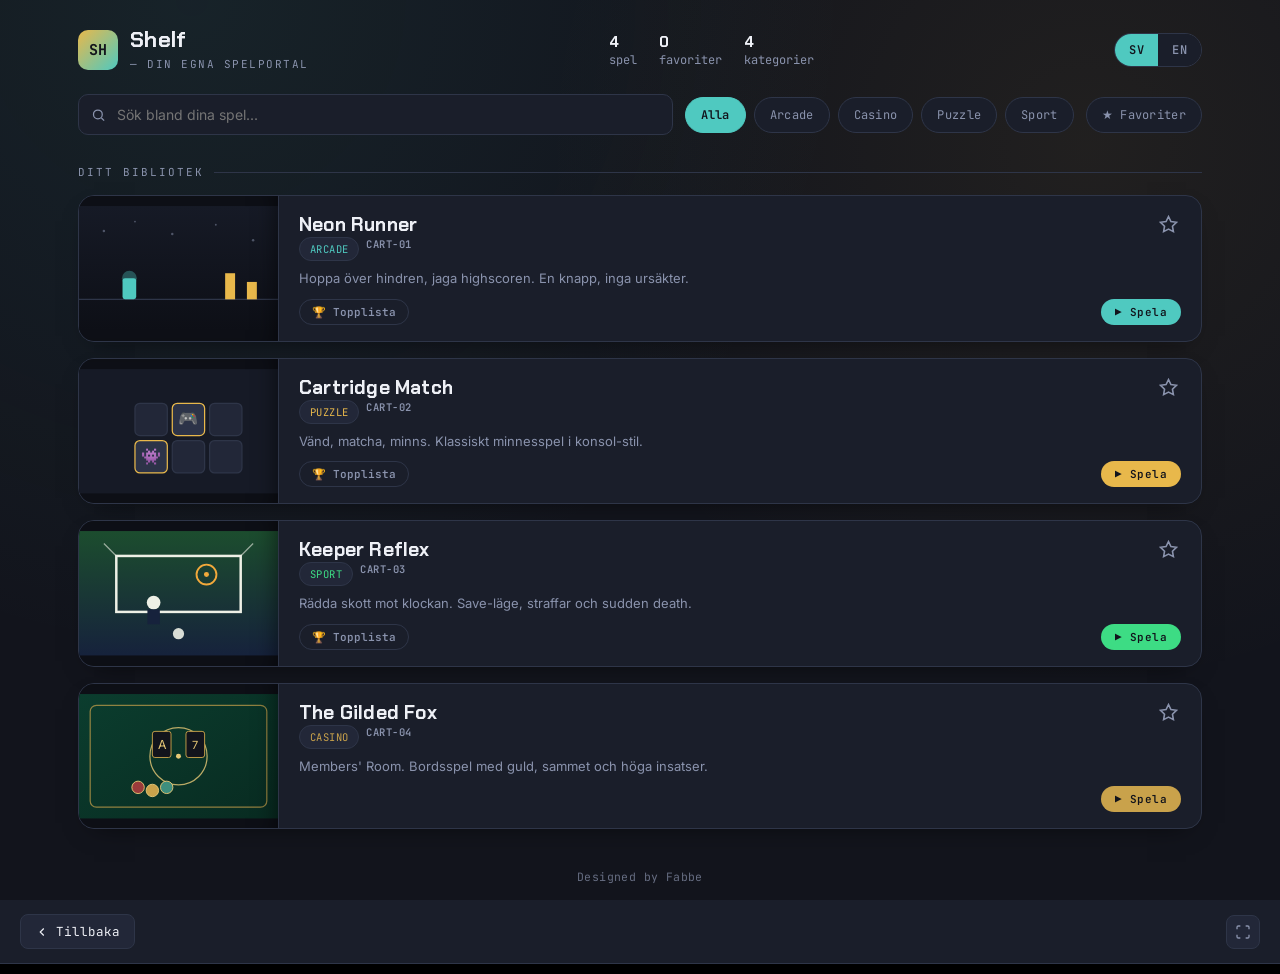
==== game-portal/index.html @ bacdf6bb "Version 3" ====
<!DOCTYPE html>
<html lang="sv">
<head>
<meta charset="UTF-8">
<meta name="viewport" content="width=device-width, initial-scale=1.0">
<title>SHELF — Din spelportal</title>
<link rel="preconnect" href="https://fonts.googleapis.com">
<link href="https://fonts.googleapis.com/css2?family=Chakra+Petch:wght@500;600;700&family=Inter:wght@400;500;600&family=JetBrains+Mono:wght@400;500;700&display=swap" rel="stylesheet">
<link rel="stylesheet" href="style.css">
</head>
<body>

<div class="wrap">

  <div class="topbar">
    <div class="brand">
      <div class="brand-mark">SH</div>
      <div class="brand-text">
        <h1>Shelf</h1>
        <span id="game-count-label">— din egna spelportal</span>
      </div>
    </div>
    <div class="stats">
      <div><b id="stat-total">0</b><span id="stat-total-label">spel</span></div>
      <div><b id="stat-fav">0</b><span id="stat-fav-label">favoriter</span></div>
      <div><b id="stat-cat">0</b><span id="stat-cat-label">kategorier</span></div>
    </div>
    <div class="lang-toggle" id="lang-toggle">
      <button data-lang="sv" id="lang-sv">SV</button>
      <button data-lang="en" id="lang-en">EN</button>
    </div>
    <button class="add-game-btn" id="add-game-btn" style="display:none">⚙ <span id="add-game-label">Lägg till spel</span></button>
  </div>

  <div class="controls">
    <div class="search-box">
      <svg viewBox="0 0 24 24" fill="none" stroke="currentColor" stroke-width="2"><circle cx="11" cy="11" r="7"/><path d="M21 21l-4.3-4.3"/></svg>
      <input type="text" id="search" placeholder="Sök bland dina spel...">
    </div>
    <div class="pill-row" id="category-pills"></div>
    <div class="pill fav-pill" id="fav-toggle">★ <span id="fav-toggle-label">Favoriter</span></div>
  </div>

  <div class="section-label" id="section-label">Ditt bibliotek</div>
  <div class="grid" id="grid"></div>

  <footer class="site-footer">Designed by Fabbe</footer>

</div>

<div class="player" id="player">
  <div class="player-bar">
    <div class="left">
      <button class="back-btn" id="back-btn">
        <svg viewBox="0 0 24 24" fill="none" stroke="currentColor" stroke-width="2"><path d="M15 18l-6-6 6-6"/></svg>
        <span id="back-btn-label">Tillbaka</span>
      </button>
      <span class="player-title" id="player-title"></span>
    </div>
    <button class="icon-btn" id="fullscreen-btn">
      <svg viewBox="0 0 24 24" fill="none" stroke="currentColor" stroke-width="2"><path d="M8 3H5a2 2 0 00-2 2v3m18 0V5a2 2 0 00-2-2h-3m0 18h3a2 2 0 002-2v-3M3 16v3a2 2 0 002 2h3"/></svg>
    </button>
  </div>
  <iframe id="game-frame" src="" allow="fullscreen; gamepad; autoplay"></iframe>
</div>

<div class="modal-overlay" id="admin-overlay">
  <div class="modal">
    <div class="modal-header">
      <h2 id="admin-title">Admin</h2>
      <button class="icon-btn" id="admin-close">✕</button>
    </div>

    <div class="modal-body" id="admin-connect-step">
      <p class="modal-hint">
        Det här kopplar portalen till ditt GitHub-repo, så att spel och
        meddelanden du lägger till här hamnar direkt i repot och dyker upp
        för alla som besöker sidan (efter att GitHub Pages byggt om, oftast
        under en minut).
      </p>
      <p class="modal-hint modal-warn">
        Token sparas bara lokalt i den här webbläsaren. Dela den aldrig med
        någon. Skapa helst en "fine-grained" token med behörighet begränsad
        till bara det här repot (Contents: Read and write) — se README för
        instruktioner.
      </p>
      <label>GitHub repo <span class="label-hint">(t.ex. dittnamn/game-portal)</span></label>
      <input type="text" id="gh-repo" placeholder="dittnamn/game-portal">
      <label>Personal Access Token</label>
      <input type="password" id="gh-token" placeholder="ghp_...">
      <label>Admin-nyckel <span class="label-hint">(valfritt — krävs bara för Feedback-fliken, se README)</span></label>
      <input type="password" id="worker-admin-key" placeholder="Samma som ADMIN_KEY i din Cloudflare Worker">
      <button class="modal-btn primary" id="gh-save">Spara & fortsätt</button>
      <div class="admin-status" id="connect-status"></div>
    </div>

    <div id="admin-dashboard" style="display:none">
      <div class="admin-tabs">
        <button class="admin-tab active" data-tab="add-game">+ Spel</button>
        <button class="admin-tab" data-tab="announcement">📢 Meddelande</button>
        <button class="admin-tab" data-tab="feedback">💬 Feedback</button>
        <button class="admin-tab" data-tab="stats">📊 Statistik</button>
      </div>

      <div class="modal-body admin-tab-panel" id="tab-add-game">
        <label>Titel</label>
        <input type="text" id="game-title" placeholder="Mitt Spel">

        <label>Kategori</label>
        <input type="text" id="game-category" list="cat-list" placeholder="Arcade, Puzzle, Sport...">
        <datalist id="cat-list"></datalist>

        <label>Beskrivning (svenska)</label>
        <textarea id="game-desc-sv" rows="2" placeholder="Kort beskrivning som visas på kortet"></textarea>

        <label>Description <span class="label-hint">(engelska, valfritt)</span></label>
        <textarea id="game-desc-en" rows="2" placeholder="Leave blank to reuse the Swedish text"></textarea>

        <label>Accentfärg</label>
        <input type="color" id="game-color" value="#4fc9c0">

        <label>Spelfil <span class="label-hint">(en enda .html-fil)</span></label>
        <input type="file" id="game-file" accept=".html">

        <button class="modal-btn primary" id="game-submit">Ladda upp & publicera</button>
        <div class="admin-status" id="submit-status"></div>
      </div>

      <div class="modal-body admin-tab-panel" id="tab-announcement" style="display:none">
        <p class="modal-hint">Visas som en banner högst upp för alla besökare tills de stänger den eller du tar bort den.</p>
        <label>Meddelande</label>
        <textarea id="announcement-text" rows="3" placeholder="T.ex. Scheduled restart 20:00 ikväll"></textarea>
        <button class="modal-btn primary" id="announcement-send">Skicka till alla</button>
        <button class="modal-btn ghost" id="announcement-clear">Ta bort meddelande</button>
        <div class="admin-status" id="announcement-status"></div>
      </div>

      <div class="modal-body admin-tab-panel" id="tab-feedback" style="display:none">
        <p class="modal-hint">Kräver Admin-nyckel (samma sida där du la in GitHub-token) och att Worker-URL är satt i <code>leaderboard.js</code>.</p>
        <button class="modal-btn primary" id="feedback-refresh">Uppdatera</button>
        <div id="feedback-inbox" class="leaderboard-list"></div>
      </div>

      <div class="modal-body admin-tab-panel" id="tab-stats" style="display:none">
        <p class="modal-hint">Full statistik (besökare, sessioner, vilka spel som spelas) finns i Google Analytics egen dashboard.</p>
        <a class="modal-btn primary" href="https://analytics.google.com/" target="_blank" rel="noopener" style="display:block; text-align:center; text-decoration:none;">Öppna Google Analytics</a>
      </div>

      <div class="modal-body" style="padding-top:0;">
        <button class="modal-btn ghost" id="gh-disconnect">Koppla från GitHub</button>
      </div>
    </div>
  </div>
</div>

<script src="games.js"></script>
<script src="script.js"></script>
<script src="games-admin.js"></script>
<script src="analytics.js"></script>
<script src="leaderboard.js"></script>
<script src="community.js"></script>
</body>
</html>
---- game-portal/style.css ----
:root {
  --bg: #12141c;
  --surface: #1a1e2a;
  --surface-2: #222738;
  --stroke: #2e3548;
  --accent: #e8b84b;
  --accent-2: #4fc9c0;
  --accent-pink: #e36b8a;
  --text: #eef0f6;
  --muted: #8a93ad;
  --radius: 14px;

  --font-display: "Chakra Petch", "Trebuchet MS", sans-serif;
  --font-body: "Inter", system-ui, -apple-system, sans-serif;
  --font-mono: "JetBrains Mono", "SFMono-Regular", Consolas, monospace;
}

* { box-sizing: border-box; }

html, body {
  margin: 0;
  padding: 0;
  background: var(--bg);
  color: var(--text);
  font-family: var(--font-body);
  min-height: 100vh;
}

body {
  background-image:
    radial-gradient(circle at 15% 0%, rgba(79, 201, 192, 0.08), transparent 45%),
    radial-gradient(circle at 85% 15%, rgba(232, 184, 75, 0.07), transparent 40%);
}

a { color: inherit; }

.wrap {
  max-width: 1180px;
  margin: 0 auto;
  padding: 0 28px 80px;
}

/* ---------- Header ---------- */

.topbar {
  display: flex;
  align-items: center;
  justify-content: space-between;
  gap: 20px;
  padding: 28px 0 22px;
  flex-wrap: wrap;
}

.brand {
  display: flex;
  align-items: center;
  gap: 12px;
}

.brand-mark {
  width: 40px;
  height: 40px;
  border-radius: 10px;
  background: linear-gradient(135deg, var(--accent), var(--accent-2));
  display: flex;
  align-items: center;
  justify-content: center;
  font-family: var(--font-mono);
  font-weight: 700;
  color: #12141c;
  font-size: 15px;
  flex-shrink: 0;
}

.brand-text h1 {
  font-family: var(--font-display);
  font-size: 22px;
  letter-spacing: 0.3px;
  margin: 0;
  line-height: 1.1;
}

.brand-text span {
  font-family: var(--font-mono);
  font-size: 11px;
  color: var(--muted);
  letter-spacing: 1.5px;
  text-transform: uppercase;
}

.stats {
  display: flex;
  gap: 22px;
  font-family: var(--font-mono);
  font-size: 12px;
  color: var(--muted);
}

.stats b {
  color: var(--text);
  font-size: 15px;
  display: block;
  font-family: var(--font-display);
}

/* ---------- Controls ---------- */

.controls {
  display: flex;
  gap: 12px;
  align-items: center;
  flex-wrap: wrap;
  margin-bottom: 28px;
}

.search-box {
  position: relative;
  flex: 1;
  min-width: 200px;
}

.search-box input {
  width: 100%;
  background: var(--surface);
  border: 1px solid var(--stroke);
  border-radius: 10px;
  padding: 11px 16px 11px 38px;
  color: var(--text);
  font-family: var(--font-body);
  font-size: 14px;
  outline: none;
  transition: border-color 0.15s ease;
}

.search-box input:focus {
  border-color: var(--accent-2);
}

.search-box svg {
  position: absolute;
  left: 13px;
  top: 50%;
  transform: translateY(-50%);
  width: 15px;
  height: 15px;
  color: var(--muted);
  pointer-events: none;
}

.pill-row {
  display: flex;
  gap: 8px;
  flex-wrap: wrap;
}

.pill {
  font-family: var(--font-mono);
  font-size: 12px;
  letter-spacing: 0.3px;
  padding: 9px 15px;
  border-radius: 999px;
  background: var(--surface);
  border: 1px solid var(--stroke);
  color: var(--muted);
  cursor: pointer;
  transition: all 0.15s ease;
  white-space: nowrap;
}

.pill:hover { border-color: var(--accent-2); color: var(--text); }

.pill.active {
  background: var(--accent-2);
  border-color: var(--accent-2);
  color: #12141c;
  font-weight: 600;
}

.pill.fav-pill.active {
  background: var(--accent-pink);
  border-color: var(--accent-pink);
}

/* ---------- Section label ---------- */

.section-label {
  font-family: var(--font-mono);
  font-size: 11px;
  letter-spacing: 2px;
  text-transform: uppercase;
  color: var(--muted);
  margin: 30px 0 16px;
  display: flex;
  align-items: center;
  gap: 10px;
}

.section-label::after {
  content: "";
  flex: 1;
  height: 1px;
  background: var(--stroke);
}

/* ---------- Cartridge grid ---------- */

.grid {
  display: flex;
  flex-direction: column;
  gap: 16px;
}

.empty-state {
  text-align: center;
  padding: 60px 20px;
  color: var(--muted);
  font-family: var(--font-mono);
  font-size: 13px;
  border: 1px dashed var(--stroke);
  border-radius: var(--radius);
}

.cart {
  position: relative;
  display: flex;
  background: var(--surface);
  border: 1px solid var(--stroke);
  border-radius: 16px;
  overflow: hidden;
  cursor: pointer;
  box-shadow: 0 10px 26px -16px rgba(0,0,0,0.75);
  transition: transform 0.18s ease, border-color 0.18s ease, box-shadow 0.18s ease;
}

.cart:hover {
  transform: translateY(-3px);
  border-color: var(--cart-color, var(--accent-2));
  box-shadow: 0 20px 36px -16px rgba(0,0,0,0.85);
}

.cart:focus-visible {
  outline: 2px solid var(--accent-2);
  outline-offset: 2px;
}

.cart.launching {
  transform: scale(0.96) translateY(-16px);
  opacity: 0;
}

.cart-thumb {
  width: 200px;
  flex-shrink: 0;
  background: #0d0f16;
  position: relative;
  border-right: 1px solid var(--stroke);
}

.cart-thumb svg {
  display: block;
  width: 100%;
  height: 100%;
}

.cart-thumb::after {
  content: "";
  position: absolute;
  inset: 0;
  box-shadow: inset -18px 0 24px -18px rgba(0,0,0,0.6);
  pointer-events: none;
}

.cart-body {
  flex: 1;
  min-width: 0;
  padding: 16px 20px;
  display: flex;
  flex-direction: column;
  gap: 8px;
}

.cart-top {
  display: flex;
  align-items: flex-start;
  justify-content: space-between;
  gap: 10px;
}

.cart-title {
  font-family: var(--font-display);
  font-size: 19px;
  margin: 0;
  letter-spacing: 0.2px;
}

.cart-code {
  font-family: var(--font-mono);
  font-size: 10.5px;
  font-weight: 600;
  color: var(--muted);
  letter-spacing: 0.5px;
}

.cart-tags {
  display: flex;
  gap: 7px;
  flex-wrap: wrap;
}

.tag {
  font-family: var(--font-mono);
  font-size: 10.5px;
  padding: 4px 10px;
  border-radius: 999px;
  background: var(--surface-2);
  border: 1px solid var(--stroke);
  color: var(--cart-color, var(--muted));
  text-transform: uppercase;
  letter-spacing: 0.4px;
}

.cart-desc {
  font-size: 13px;
  color: var(--muted);
  line-height: 1.5;
  margin: 0;
  flex: 1;
}

.cart-meta {
  display: flex;
  align-items: center;
  justify-content: space-between;
  margin-top: 2px;
}

.fav-btn {
  background: none;
  border: none;
  cursor: pointer;
  padding: 3px;
  color: var(--muted);
  transition: color 0.15s ease, transform 0.15s ease;
  flex-shrink: 0;
}

.fav-btn:hover { transform: scale(1.15); color: var(--text); }
.fav-btn.active { color: var(--accent-pink); }
.fav-btn svg { width: 19px; height: 19px; display: block; }

.cart-play {
  font-family: var(--font-mono);
  font-size: 11px;
  font-weight: 600;
  color: #12141c;
  background: var(--cart-color, var(--accent-2));
  padding: 6px 14px;
  border-radius: 999px;
  letter-spacing: 0.4px;
}

.lb-btn {
  font-family: var(--font-mono);
  font-size: 11px;
  font-weight: 600;
  color: var(--muted);
  background: none;
  border: 1px solid var(--stroke);
  padding: 5px 12px;
  border-radius: 999px;
  cursor: pointer;
  transition: all 0.15s ease;
}

.lb-btn:hover {
  color: var(--accent);
  border-color: var(--accent);
}

.leaderboard-list {
  display: flex;
  flex-direction: column;
  gap: 6px;
}

.leaderboard-row {
  display: flex;
  align-items: center;
  gap: 12px;
  padding: 9px 12px;
  border-radius: 8px;
  background: var(--surface-2);
  font-family: var(--font-mono);
  font-size: 13px;
}

.leaderboard-row.me {
  border: 1px solid var(--accent-2);
  background: rgba(79, 201, 192, 0.08);
}

.lb-rank {
  width: 22px;
  flex-shrink: 0;
  color: var(--muted);
  font-weight: 700;
}

.lb-name {
  flex: 1;
  color: var(--text);
  overflow: hidden;
  text-overflow: ellipsis;
  white-space: nowrap;
}

.lb-score {
  color: var(--accent);
  font-weight: 700;
}

@media (max-width: 600px) {
  .cart { flex-direction: column; }
  .cart-thumb { width: 100%; height: 140px; border-right: none; border-bottom: 1px solid var(--stroke); }
  .cart-thumb::after { box-shadow: inset 0 -18px 24px -18px rgba(0,0,0,0.6); }
}

/* ---------- Language toggle ---------- */

.lang-toggle {
  display: flex;
  border: 1px solid var(--stroke);
  border-radius: 999px;
  overflow: hidden;
  flex-shrink: 0;
}

.lang-toggle button {
  font-family: var(--font-mono);
  font-size: 12px;
  font-weight: 600;
  letter-spacing: 0.5px;
  padding: 8px 14px;
  border: none;
  background: var(--surface);
  color: var(--muted);
  cursor: pointer;
  transition: all 0.15s ease;
}

.lang-toggle button.active {
  background: var(--accent-2);
  color: #12141c;
}

.lang-toggle button:not(.active):hover {
  color: var(--text);
}

/* ---------- Add game button ---------- */

.add-game-btn {
  font-family: var(--font-mono);
  font-size: 12.5px;
  font-weight: 600;
  letter-spacing: 0.3px;
  padding: 9px 16px;
  border-radius: 999px;
  border: 1px solid var(--stroke);
  background: var(--surface);
  color: var(--text);
  cursor: pointer;
  transition: all 0.15s ease;
  flex-shrink: 0;
}

.add-game-btn:hover {
  border-color: var(--accent);
  color: var(--accent);
}

/* ---------- Modal ---------- */

.modal-overlay {
  position: fixed;
  inset: 0;
  background: rgba(8, 9, 14, 0.72);
  z-index: 200;
  display: none;
  align-items: center;
  justify-content: center;
  padding: 20px;
}

.modal-overlay.open { display: flex; }

.modal {
  background: var(--surface);
  border: 1px solid var(--stroke);
  border-radius: 16px;
  width: 100%;
  max-width: 460px;
  max-height: 90vh;
  overflow-y: auto;
  box-shadow: 0 30px 60px -20px rgba(0,0,0,0.8);
}

.modal-header {
  display: flex;
  align-items: center;
  justify-content: space-between;
  padding: 18px 20px;
  border-bottom: 1px solid var(--stroke);
}

.modal-header h2 {
  font-family: var(--font-display);
  font-size: 17px;
  margin: 0;
}

.modal-body {
  padding: 20px;
  display: flex;
  flex-direction: column;
  gap: 6px;
}

.modal-body label {
  font-family: var(--font-mono);
  font-size: 11.5px;
  letter-spacing: 0.4px;
  text-transform: uppercase;
  color: var(--muted);
  margin-top: 12px;
}

.modal-body label:first-child { margin-top: 0; }

.label-hint {
  text-transform: none;
  letter-spacing: 0;
  color: var(--muted);
  opacity: 0.7;
}

.modal-body input[type="text"],
.modal-body input[type="password"],
.modal-body textarea {
  background: var(--surface-2);
  border: 1px solid var(--stroke);
  border-radius: 8px;
  padding: 9px 12px;
  color: var(--text);
  font-family: var(--font-body);
  font-size: 13.5px;
  outline: none;
  resize: vertical;
}

.modal-body input[type="text"]:focus,
.modal-body input[type="password"]:focus,
.modal-body textarea:focus {
  border-color: var(--accent-2);
}

.modal-body input[type="color"] {
  width: 100%;
  height: 38px;
  border: 1px solid var(--stroke);
  border-radius: 8px;
  background: var(--surface-2);
  padding: 3px;
  cursor: pointer;
}

.modal-body input[type="file"] {
  font-family: var(--font-mono);
  font-size: 12px;
  color: var(--muted);
}

.modal-hint {
  font-size: 12.5px;
  color: var(--muted);
  line-height: 1.5;
  margin: 0 0 10px;
}

.modal-hint.modal-warn {
  color: var(--accent);
}

.modal-btn {
  font-family: var(--font-mono);
  font-size: 13px;
  font-weight: 600;
  letter-spacing: 0.3px;
  padding: 11px 16px;
  border-radius: 8px;
  border: 1px solid var(--stroke);
  cursor: pointer;
  margin-top: 16px;
  transition: all 0.15s ease;
}

.modal-btn.primary {
  background: var(--accent-2);
  border-color: var(--accent-2);
  color: #12141c;
}

.modal-btn.primary:hover { filter: brightness(1.08); }

.modal-btn.ghost {
  background: transparent;
  color: var(--muted);
  margin-top: 8px;
}

.modal-btn.ghost:hover { color: var(--text); border-color: var(--text); }

.admin-status {
  font-family: var(--font-mono);
  font-size: 12px;
  margin-top: 12px;
  line-height: 1.5;
  white-space: pre-wrap;
}

.admin-status.error { color: #e36b8a; }
.admin-status.success { color: #4fc9c0; }
.admin-status.pending { color: var(--muted); }

.admin-tabs {
  display: flex;
  gap: 4px;
  padding: 14px 20px 0;
  border-bottom: 1px solid var(--stroke);
  overflow-x: auto;
}

.admin-tab {
  font-family: var(--font-mono);
  font-size: 12px;
  font-weight: 600;
  padding: 9px 13px;
  border: none;
  background: none;
  color: var(--muted);
  cursor: pointer;
  border-bottom: 2px solid transparent;
  white-space: nowrap;
}

.admin-tab.active {
  color: var(--accent-2);
  border-bottom-color: var(--accent-2);
}

.admin-tab-panel { display: flex; }

/* ---------- Consent banner ---------- */

#consent-banner {
  position: fixed;
  left: 20px;
  right: 20px;
  bottom: 20px;
  max-width: 640px;
  margin: 0 auto;
  background: var(--surface);
  border: 1px solid var(--stroke);
  border-radius: 14px;
  padding: 16px 18px;
  box-shadow: 0 20px 40px -16px rgba(0,0,0,0.8);
  z-index: 300;
  display: flex;
  flex-direction: column;
  gap: 12px;
}

#consent-banner p {
  margin: 0;
  font-size: 13px;
  color: var(--muted);
  line-height: 1.5;
}

.consent-actions {
  display: flex;
  gap: 10px;
  justify-content: flex-end;
}

.consent-actions button {
  font-family: var(--font-mono);
  font-size: 12.5px;
  font-weight: 600;
  padding: 8px 16px;
  border-radius: 8px;
  border: 1px solid var(--stroke);
  cursor: pointer;
  background: var(--surface-2);
  color: var(--text);
}

#consent-accept {
  background: var(--accent-2);
  border-color: var(--accent-2);
  color: #12141c;
}

@media (max-width: 560px) {
  #consent-banner { left: 12px; right: 12px; bottom: 12px; }
}

/* ---------- Footer ---------- */

.site-footer {
  text-align: center;
  padding: 40px 0 10px;
  font-family: var(--font-mono);
  font-size: 11.5px;
  letter-spacing: 0.4px;
  color: var(--muted);
  opacity: 0.7;
}

/* ---------- Announcement banner ---------- */

#announcement-banner {
  position: sticky;
  top: 0;
  z-index: 150;
  display: flex;
  align-items: center;
  justify-content: space-between;
  gap: 14px;
  background: var(--accent);
  color: #12141c;
  padding: 12px 20px;
  font-size: 13.5px;
  font-weight: 600;
}

#announcement-banner p {
  margin: 0;
  line-height: 1.4;
}

#announcement-banner button {
  background: none;
  border: none;
  color: #12141c;
  font-size: 16px;
  cursor: pointer;
  flex-shrink: 0;
  opacity: 0.7;
}

#announcement-banner button:hover { opacity: 1; }

/* ---------- Feedback button ---------- */

.feedback-btn {
  display: block;
  margin: 0 auto;
  font-family: var(--font-mono);
  font-size: 12px;
  font-weight: 600;
  color: var(--muted);
  background: var(--surface);
  border: 1px solid var(--stroke);
  padding: 8px 16px;
  border-radius: 999px;
  cursor: pointer;
  transition: all 0.15s ease;
}

.feedback-btn:hover {
  color: var(--accent-2);
  border-color: var(--accent-2);
}

/* ---------- Player overlay ---------- */

.player {
  position: fixed;
  inset: 0;
  background: var(--bg);
  z-index: 100;
  display: flex;
  flex-direction: column;
  transform: translateY(100%);
  transition: transform 0.3s cubic-bezier(0.2, 0.8, 0.2, 1);
}

.player.open { transform: translateY(0); }

.player-bar {
  display: flex;
  align-items: center;
  justify-content: space-between;
  padding: 14px 20px;
  border-bottom: 1px solid var(--stroke);
  background: var(--surface);
  flex-shrink: 0;
}

.player-bar .left {
  display: flex;
  align-items: center;
  gap: 12px;
}

.back-btn {
  display: flex;
  align-items: center;
  gap: 7px;
  background: var(--surface-2);
  border: 1px solid var(--stroke);
  color: var(--text);
  font-family: var(--font-mono);
  font-size: 12.5px;
  padding: 8px 14px;
  border-radius: 8px;
  cursor: pointer;
  transition: border-color 0.15s ease;
}

.back-btn:hover { border-color: var(--accent-2); }
.back-btn svg { width: 14px; height: 14px; }

.player-title {
  font-family: var(--font-display);
  font-size: 15px;
}

.icon-btn {
  background: var(--surface-2);
  border: 1px solid var(--stroke);
  color: var(--muted);
  width: 34px;
  height: 34px;
  border-radius: 8px;
  cursor: pointer;
  display: flex;
  align-items: center;
  justify-content: center;
  transition: all 0.15s ease;
}

.icon-btn:hover { color: var(--text); border-color: var(--accent-2); }
.icon-btn svg { width: 16px; height: 16px; }

.player iframe {
  flex: 1;
  width: 100%;
  border: none;
  background: #000;
}

@media (max-width: 640px) {
  .topbar { flex-direction: column; align-items: flex-start; }
  .stats { gap: 16px; }
}
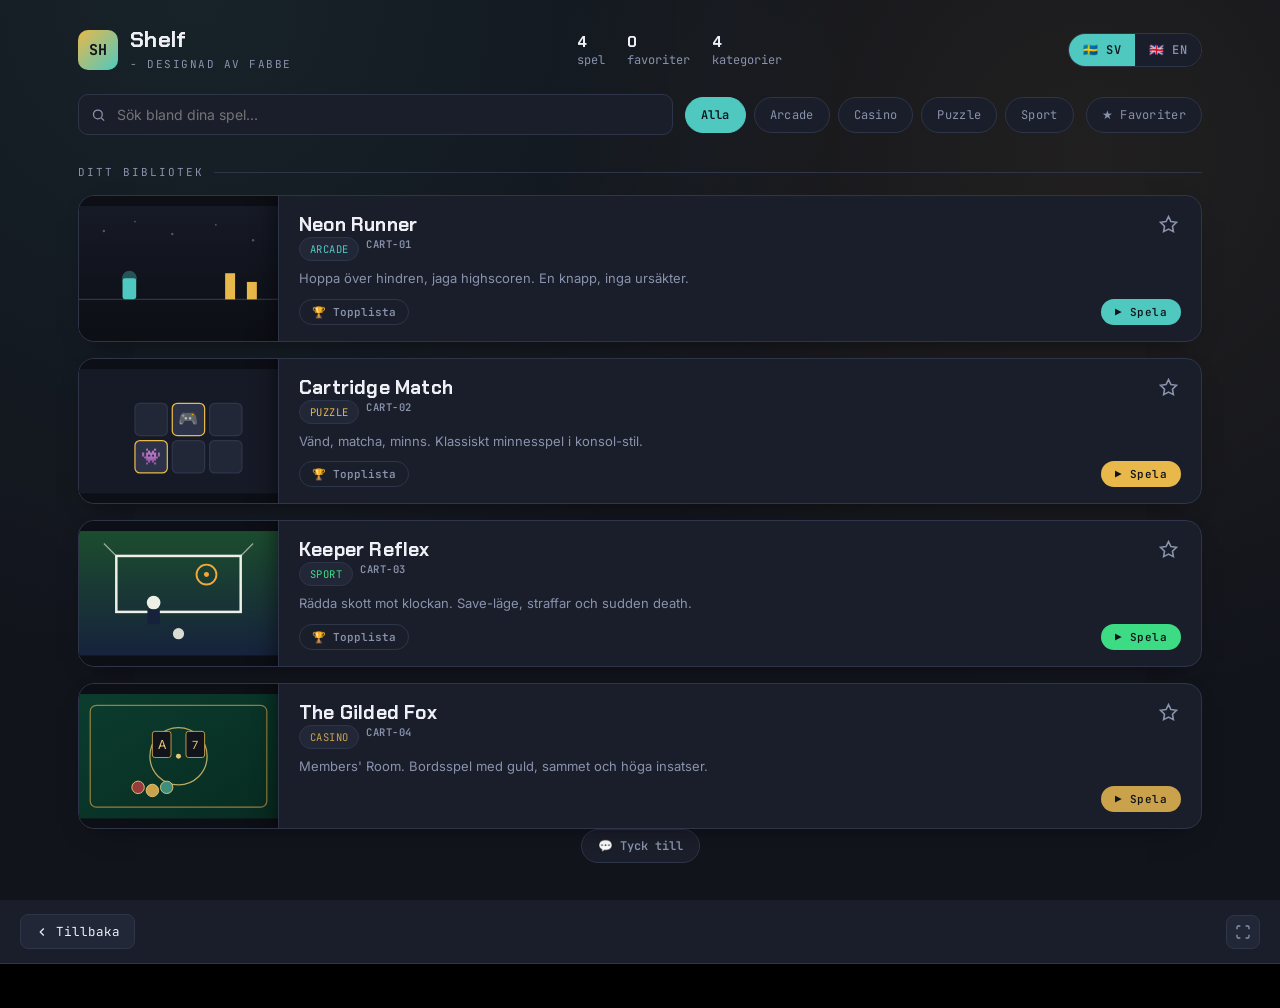
==== commit 6ac41bed: "Add files via upload" ====
--- a/game-portal/index.html
+++ b/game-portal/index.html
@@ -3,7 +3,7 @@
 <head>
 <meta charset="UTF-8">
 <meta name="viewport" content="width=device-width, initial-scale=1.0">
-<title>SHELF — Din spelportal</title>
+<title>SHELF</title>
 <link rel="preconnect" href="https://fonts.googleapis.com">
 <link href="https://fonts.googleapis.com/css2?family=Chakra+Petch:wght@500;600;700&family=Inter:wght@400;500;600&family=JetBrains+Mono:wght@400;500;700&display=swap" rel="stylesheet">
 <link rel="stylesheet" href="style.css">
@@ -17,7 +17,7 @@
       <div class="brand-mark">SH</div>
       <div class="brand-text">
         <h1>Shelf</h1>
-        <span id="game-count-label">— din egna spelportal</span>
+        <span id="game-count-label">- Designad av Fabbe</span>
       </div>
     </div>
     <div class="stats">
@@ -26,8 +26,8 @@
       <div><b id="stat-cat">0</b><span id="stat-cat-label">kategorier</span></div>
     </div>
     <div class="lang-toggle" id="lang-toggle">
-      <button data-lang="sv" id="lang-sv">SV</button>
-      <button data-lang="en" id="lang-en">EN</button>
+      <button data-lang="sv" id="lang-sv">🇸🇪 SV</button>
+      <button data-lang="en" id="lang-en">🇬🇧 EN</button>
     </div>
     <button class="add-game-btn" id="add-game-btn" style="display:none">⚙ <span id="add-game-label">Lägg till spel</span></button>
   </div>
@@ -72,23 +72,23 @@
     </div>
 
     <div class="modal-body" id="admin-connect-step">
-      <p class="modal-hint">
+      <p class="modal-hint" id="connect-hint-1">
         Det här kopplar portalen till ditt GitHub-repo, så att spel och
         meddelanden du lägger till här hamnar direkt i repot och dyker upp
         för alla som besöker sidan (efter att GitHub Pages byggt om, oftast
         under en minut).
       </p>
-      <p class="modal-hint modal-warn">
+      <p class="modal-hint modal-warn" id="connect-hint-2">
         Token sparas bara lokalt i den här webbläsaren. Dela den aldrig med
         någon. Skapa helst en "fine-grained" token med behörighet begränsad
         till bara det här repot (Contents: Read and write) — se README för
         instruktioner.
       </p>
-      <label>GitHub repo <span class="label-hint">(t.ex. dittnamn/game-portal)</span></label>
+      <label id="label-repo">GitHub repo <span class="label-hint" id="label-repo-hint">(t.ex. dittnamn/game-portal)</span></label>
       <input type="text" id="gh-repo" placeholder="dittnamn/game-portal">
-      <label>Personal Access Token</label>
+      <label id="label-token">Personal Access Token</label>
       <input type="password" id="gh-token" placeholder="ghp_...">
-      <label>Admin-nyckel <span class="label-hint">(valfritt — krävs bara för Feedback-fliken, se README)</span></label>
+      <label id="label-adminkey">Admin-nyckel <span class="label-hint" id="label-adminkey-hint">(valfritt — krävs bara för Feedback-fliken, se README)</span></label>
       <input type="password" id="worker-admin-key" placeholder="Samma som ADMIN_KEY i din Cloudflare Worker">
       <button class="modal-btn primary" id="gh-save">Spara & fortsätt</button>
       <div class="admin-status" id="connect-status"></div>
@@ -96,30 +96,30 @@
 
     <div id="admin-dashboard" style="display:none">
       <div class="admin-tabs">
-        <button class="admin-tab active" data-tab="add-game">+ Spel</button>
-        <button class="admin-tab" data-tab="announcement">📢 Meddelande</button>
-        <button class="admin-tab" data-tab="feedback">💬 Feedback</button>
-        <button class="admin-tab" data-tab="stats">📊 Statistik</button>
+        <button class="admin-tab active" data-tab="add-game" id="tab-btn-add-game">+ Spel</button>
+        <button class="admin-tab" data-tab="announcement" id="tab-btn-announcement">📢 Meddelande</button>
+        <button class="admin-tab" data-tab="feedback" id="tab-btn-feedback">💬 Feedback</button>
+        <button class="admin-tab" data-tab="stats" id="tab-btn-stats">📊 Statistik</button>
       </div>
 
       <div class="modal-body admin-tab-panel" id="tab-add-game">
-        <label>Titel</label>
+        <label id="label-title">Titel</label>
         <input type="text" id="game-title" placeholder="Mitt Spel">
 
-        <label>Kategori</label>
+        <label id="label-category">Kategori</label>
         <input type="text" id="game-category" list="cat-list" placeholder="Arcade, Puzzle, Sport...">
         <datalist id="cat-list"></datalist>
 
-        <label>Beskrivning (svenska)</label>
+        <label id="label-desc-sv">Beskrivning (svenska)</label>
         <textarea id="game-desc-sv" rows="2" placeholder="Kort beskrivning som visas på kortet"></textarea>
 
-        <label>Description <span class="label-hint">(engelska, valfritt)</span></label>
+        <label id="label-desc-en">Description <span class="label-hint" id="label-desc-en-hint">(engelska, valfritt)</span></label>
         <textarea id="game-desc-en" rows="2" placeholder="Leave blank to reuse the Swedish text"></textarea>
 
-        <label>Accentfärg</label>
+        <label id="label-color">Accentfärg</label>
         <input type="color" id="game-color" value="#4fc9c0">
 
-        <label>Spelfil <span class="label-hint">(en enda .html-fil)</span></label>
+        <label id="label-file">Spelfil <span class="label-hint" id="label-file-hint">(en enda .html-fil)</span></label>
         <input type="file" id="game-file" accept=".html">
 
         <button class="modal-btn primary" id="game-submit">Ladda upp & publicera</button>
@@ -127,8 +127,8 @@
       </div>
 
       <div class="modal-body admin-tab-panel" id="tab-announcement" style="display:none">
-        <p class="modal-hint">Visas som en banner högst upp för alla besökare tills de stänger den eller du tar bort den.</p>
-        <label>Meddelande</label>
+        <p class="modal-hint" id="announcement-hint">Visas som en banner högst upp för alla besökare tills de stänger den eller du tar bort den.</p>
+        <label id="label-announcement">Meddelande</label>
         <textarea id="announcement-text" rows="3" placeholder="T.ex. Scheduled restart 20:00 ikväll"></textarea>
         <button class="modal-btn primary" id="announcement-send">Skicka till alla</button>
         <button class="modal-btn ghost" id="announcement-clear">Ta bort meddelande</button>
@@ -136,14 +136,14 @@
       </div>
 
       <div class="modal-body admin-tab-panel" id="tab-feedback" style="display:none">
-        <p class="modal-hint">Kräver Admin-nyckel (samma sida där du la in GitHub-token) och att Worker-URL är satt i <code>leaderboard.js</code>.</p>
+        <p class="modal-hint" id="feedback-tab-hint">Kräver Admin-nyckel (samma sida där du la in GitHub-token) och att Worker-URL är satt i <code>leaderboard.js</code>.</p>
         <button class="modal-btn primary" id="feedback-refresh">Uppdatera</button>
         <div id="feedback-inbox" class="leaderboard-list"></div>
       </div>
 
       <div class="modal-body admin-tab-panel" id="tab-stats" style="display:none">
-        <p class="modal-hint">Full statistik (besökare, sessioner, vilka spel som spelas) finns i Google Analytics egen dashboard.</p>
-        <a class="modal-btn primary" href="https://analytics.google.com/" target="_blank" rel="noopener" style="display:block; text-align:center; text-decoration:none;">Öppna Google Analytics</a>
+        <p class="modal-hint" id="stats-hint">Full statistik (besökare, sessioner, vilka spel som spelas) finns i Google Analytics egen dashboard.</p>
+        <a class="modal-btn primary" id="stats-link" href="https://analytics.google.com/" target="_blank" rel="noopener" style="display:block; text-align:center; text-decoration:none;">Öppna Google Analytics</a>
       </div>
 
       <div class="modal-body" style="padding-top:0;">
